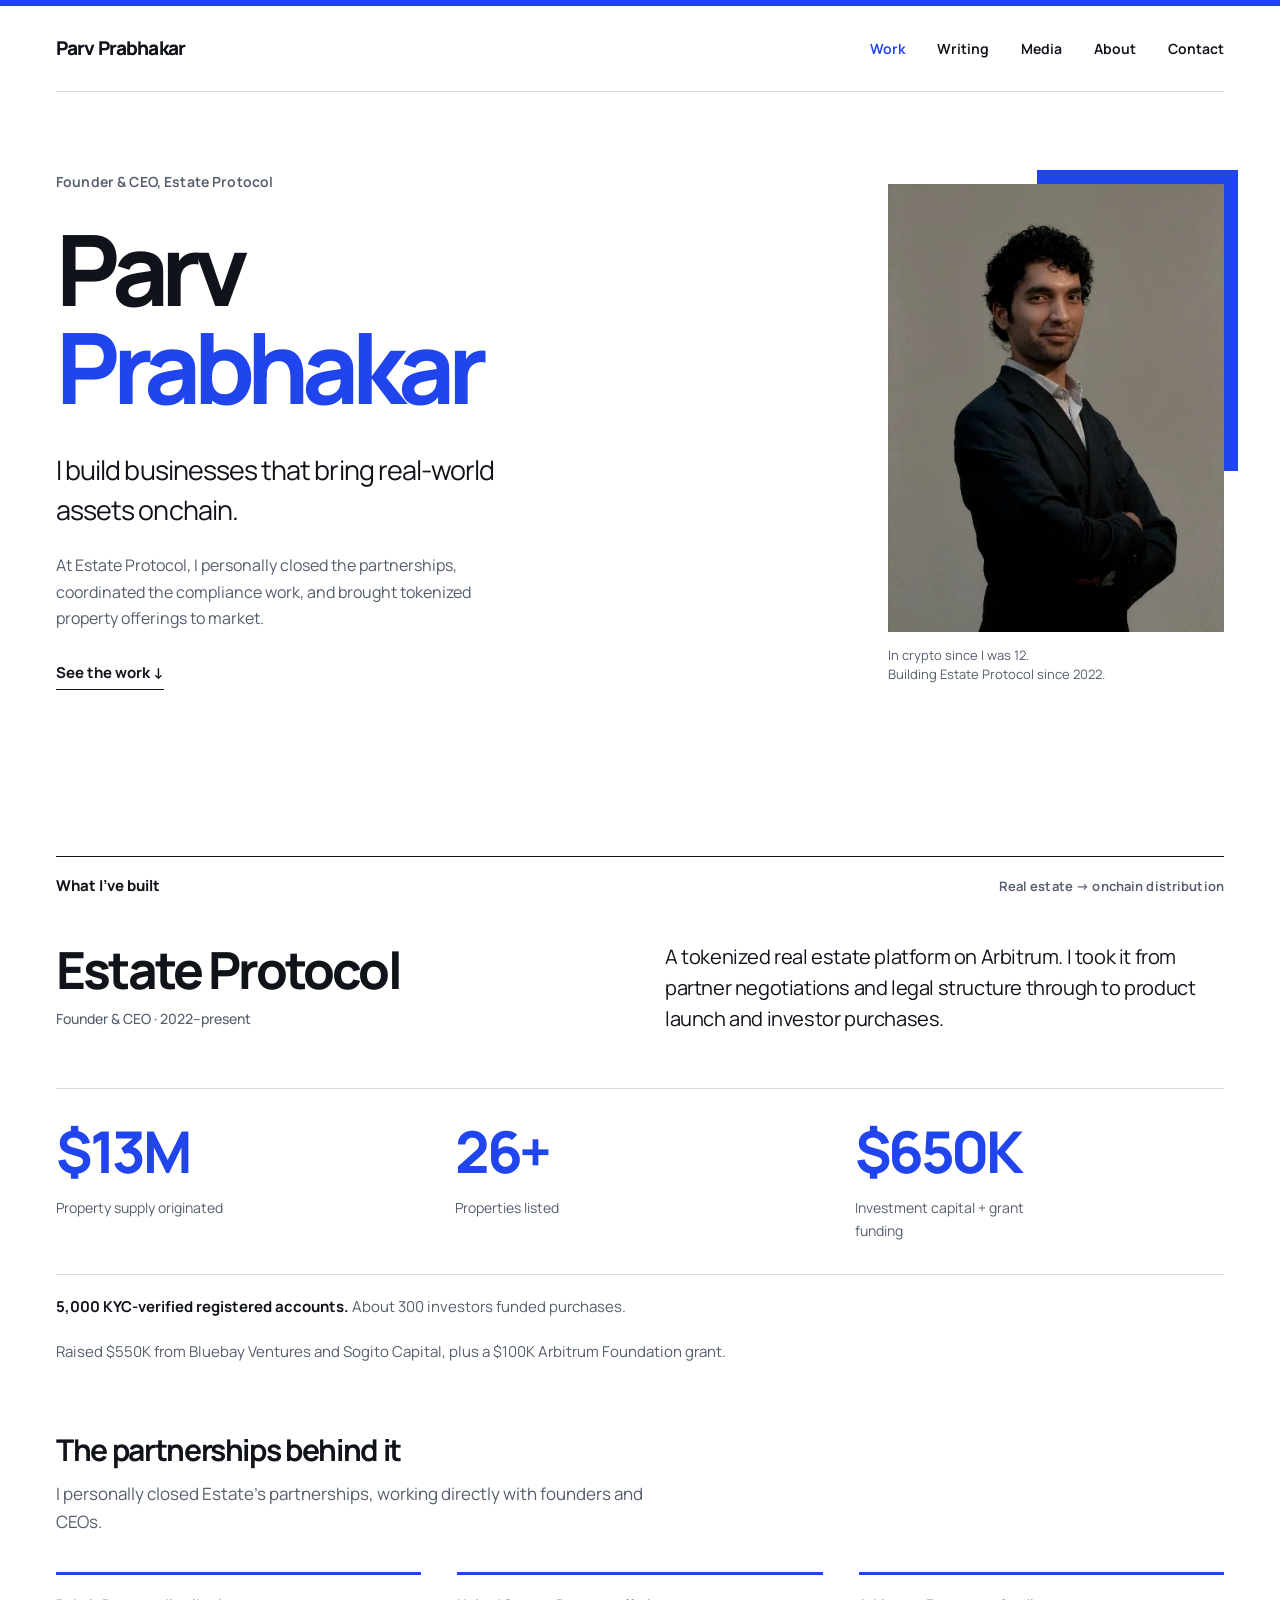
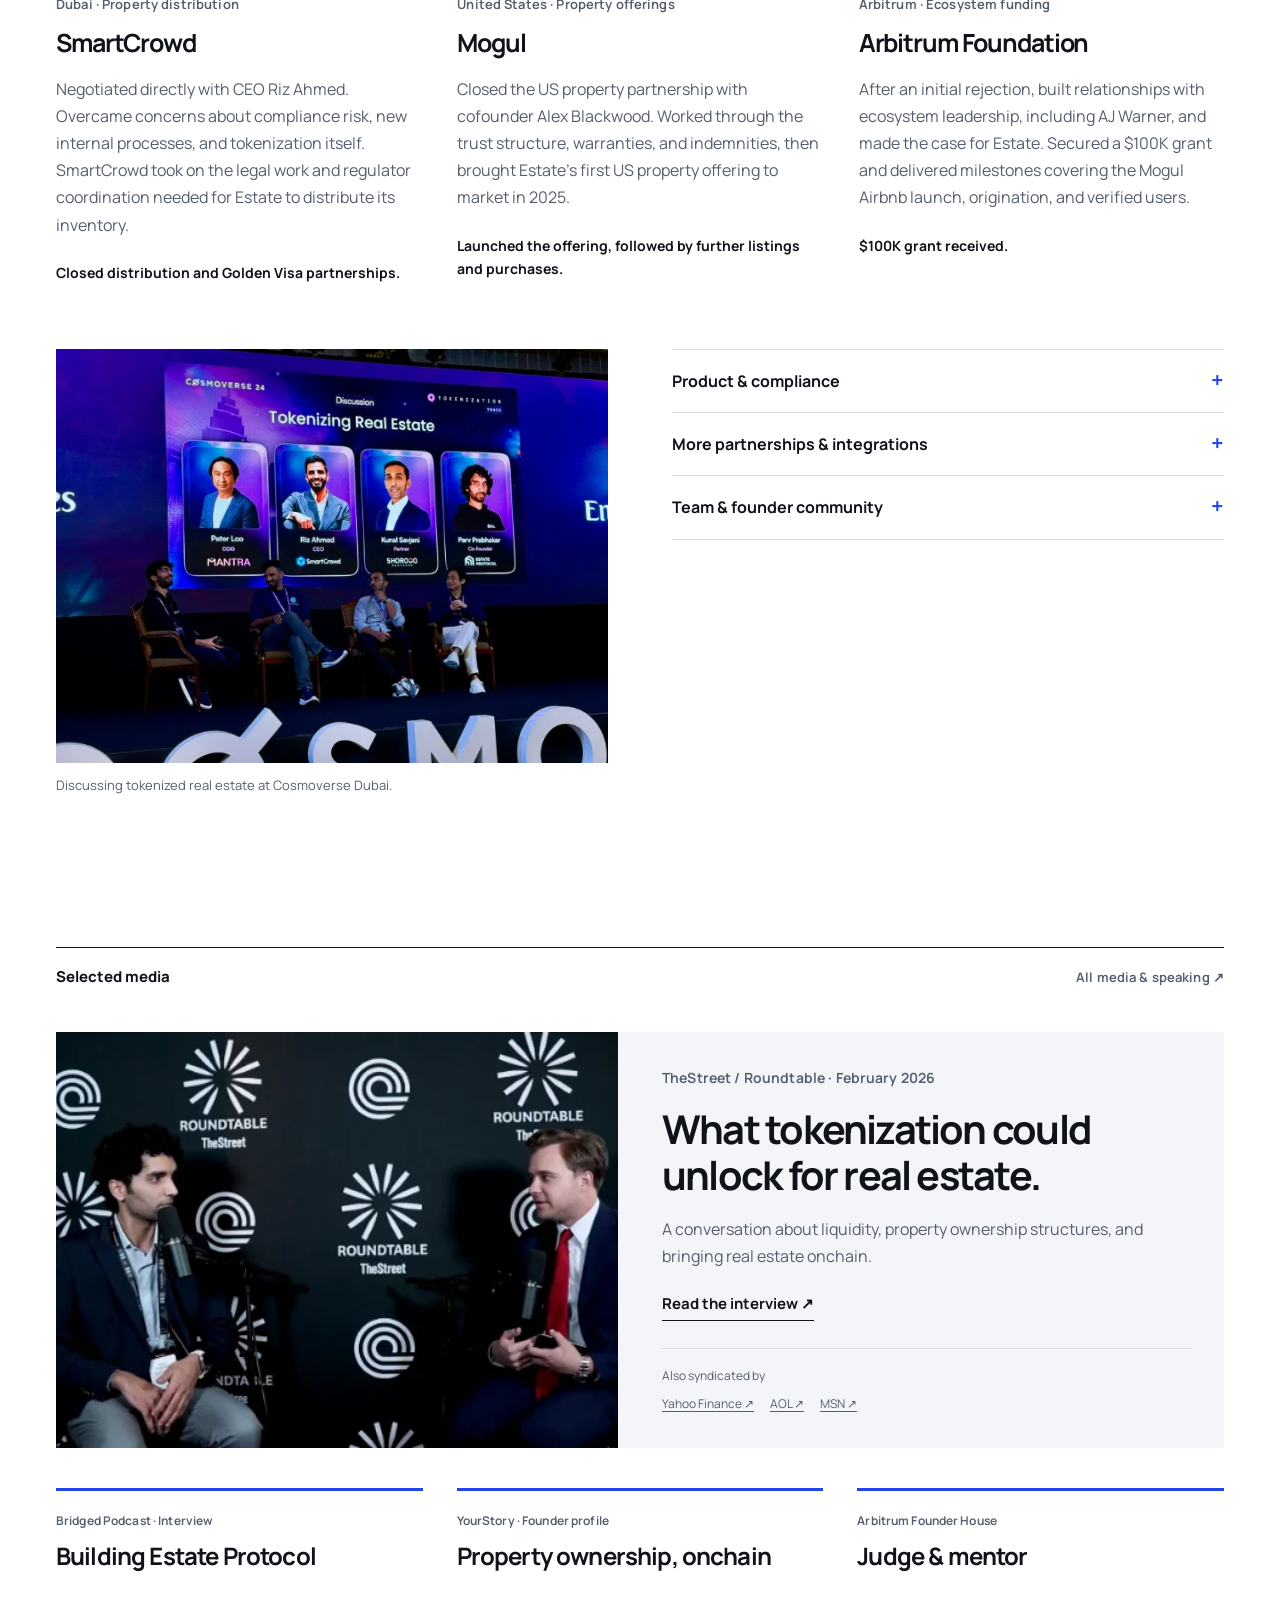
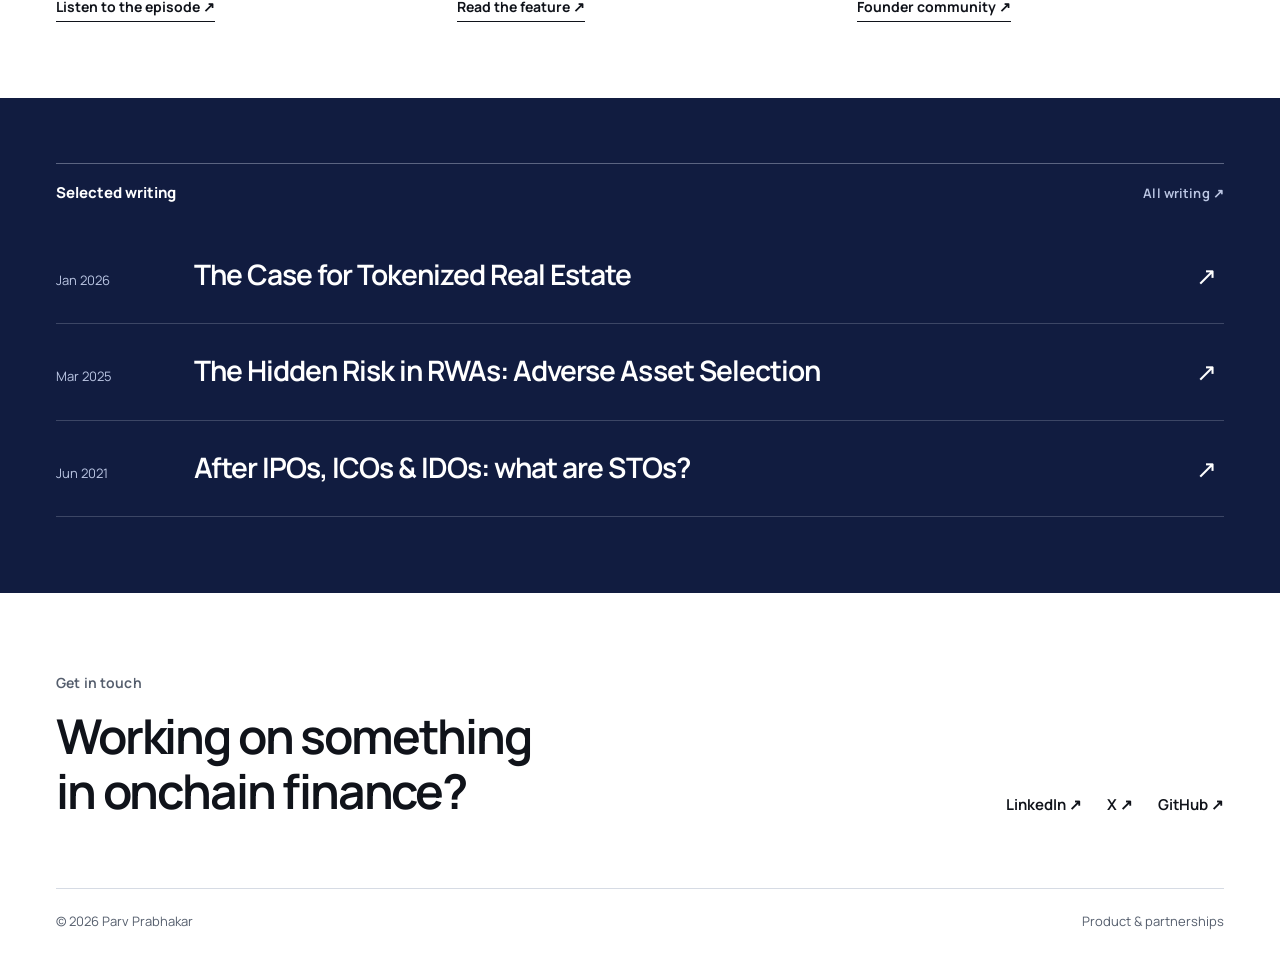
==== site/index.html @ f809e35f "Add personal website with verified press, interviews, writing, and speaking" ====
<!doctype html>
<html lang="en"><head><meta charset="utf-8"><meta name="viewport" content="width=device-width,initial-scale=1"><title>Founder of Estate Protocol | Parv Prabhakar</title><meta name="description" content="Parv Prabhakar, founder of Estate Protocol. Tokenized real estate, partnerships, distribution, and onchain finance."><link rel="canonical" href="https://parvprabhakar.com/"><link rel="stylesheet" href="styles.css"><meta name="theme-color" content="#2145ed"></head><body><a class="skip" href="#main">Skip to content</a><div class="topline"></div><header class="site-header wrap"><a class="brand" href="index.html">Parv Prabhakar</a><nav aria-label="Main navigation"><a href="index.html#work" aria-current="page">Work</a><a href="writing.html">Writing</a><a href="media.html">Media</a><a href="about.html">About</a><a href="index.html#contact">Contact</a></nav></header><main id="main"><section class="hero wrap"><div class="hero-grid"><div><p class="eyebrow">Founder & CEO, Estate Protocol</p><h1>Parv<br><span>Prabhakar</span></h1><p class="intro">I build businesses that bring real-world assets onchain.</p><p class="note">At Estate Protocol, I personally closed the partnerships, coordinated the compliance work, and brought tokenized property offerings to market.</p><a class="text-link" href="#work">See the work ↓</a></div><figure class="portrait"><img src="assets/portrait.webp" alt="Parv Prabhakar" width="465" height="620" fetchpriority="high"><figcaption>In crypto since I was 12.<br>Building Estate Protocol since 2022.</figcaption></figure></div></section>
<section class="section wrap" id="work"><div class="section-top"><h2>What I’ve built</h2><span class="eyebrow">Real estate → onchain distribution</span></div><div class="work-heading"><h3>Estate Protocol<span class="dates">Founder & CEO · 2022–present</span></h3><p>A tokenized real estate platform on Arbitrum. I took it from partner negotiations and legal structure through to product launch and investor purchases.</p></div>
<dl class="stats"><div><dt>$13M</dt><dd>Property supply originated</dd></div><div><dt>26+</dt><dd>Properties listed</dd></div><div><dt>$650K</dt><dd>Investment capital + grant funding</dd></div></dl>
<p class="detail-line"><strong>5,000 KYC-verified registered accounts.</strong> About 300 investors funded purchases.</p><p class="detail-line">Raised $550K from Bluebay Ventures and Sogito Capital, plus a $100K Arbitrum Foundation grant.</p>
<div class="partnerships"><h2 class="subhead">The partnerships behind it</h2><p>I personally closed Estate’s partnerships, working directly with founders and CEOs.</p><div class="deals">
<article class="deal"><p class="eyebrow">Dubai · Property distribution</p><h3>SmartCrowd</h3><p>Negotiated directly with CEO Riz Ahmed. Overcame concerns about compliance risk, new internal processes, and tokenization itself. SmartCrowd took on the legal work and regulator coordination needed for Estate to distribute its inventory.</p><p class="outcome">Closed distribution and Golden Visa partnerships.</p></article>
<article class="deal"><p class="eyebrow">United States · Property offerings</p><h3>Mogul</h3><p>Closed the US property partnership with cofounder Alex Blackwood. Worked through the trust structure, warranties, and indemnities, then brought Estate’s first US property offering to market in 2025.</p><p class="outcome">Launched the offering, followed by further listings and purchases.</p></article>
<article class="deal"><p class="eyebrow">Arbitrum · Ecosystem funding</p><h3>Arbitrum Foundation</h3><p>After an initial rejection, built relationships with ecosystem leadership, including AJ Warner, and made the case for Estate. Secured a $100K grant and delivered milestones covering the Mogul Airbnb launch, origination, and verified users.</p><p class="outcome">$100K grant received.</p></article></div></div>
<div class="work-more"><figure><img src="assets/panel-1.webp" alt="Parv speaking on the Tokenizing Real Estate panel at Cosmoverse Dubai" width="620" height="465" loading="lazy"><figcaption class="caption">Discussing tokenized real estate at Cosmoverse Dubai.</figcaption></figure><div class="details"><details><summary>Product & compliance</summary><div class="detail-body"><p>Built tokenized property offerings on Arbitrum with USDC settlement. Coordinated legal and technical work across Reg D 506(c), Reg S, KYC and accreditation, wallet whitelisting, and transfer restrictions.</p><p>Work later expanded into pooled onchain real estate products and EV-charger financing through Syte. Designed usd.re with redemption mechanics and a compliant issuance structure, and explored lending and liquidity integrations.</p><p>Built internal workflows using OpenClaw for origination and operations.</p></div></details><details><summary>More partnerships & integrations</summary><div class="detail-body"><p>Closed live partnerships with Polytrade for marketplace distribution and Push Protocol for wallet notifications. Also signed with Stake and joined Circle’s Alliance Program.</p><p>The platform’s infrastructure included Persona, Web3Auth, Bungee, Mercury, DeFiLlama, and Dune.</p></div></details><details><summary>Team & founder community</summary><div class="detail-body"><p>Led 14 people over Estate’s history, with a maximum of 11 at one time, across engineering, product, marketing, and operations.</p><p>Served as a judge and mentor for Arbitrum Founder House programs in Bengaluru and New York City.</p></div></details></div></div></section><section class="section wrap" id="media"><div class="section-top"><h2>Selected media</h2><a class="eyebrow" href="media.html">All media & speaking ↗</a></div><article class="media-feature"><figure><a href="https://www.thestreet.com/crypto/markets/estate-protocol-ceo-tokenization-7-trillion-real-estate-liquidity" target="_blank" rel="noopener noreferrer"><img src="assets/panel-4.webp" alt="Parv Prabhakar in conversation on TheStreet Roundtable" width="620" height="465" loading="lazy"></a></figure><div class="feature-copy"><p class="eyebrow">TheStreet / Roundtable · February 2026</p><h2>What tokenization could unlock for real estate.</h2><p>A conversation about liquidity, property ownership structures, and bringing real estate onchain.</p><a class="text-link" href="https://www.thestreet.com/crypto/markets/estate-protocol-ceo-tokenization-7-trillion-real-estate-liquidity" target="_blank" rel="noopener noreferrer">Read the interview <span aria-hidden="true">↗</span></a><div class="syndication"><span>Also syndicated by</span><a class="quiet-link" href="https://finance.yahoo.com/news/estate-protocol-ceo-says-tokenization-225933586.html" target="_blank" rel="noopener noreferrer">Yahoo Finance <span aria-hidden="true">↗</span></a><a class="quiet-link" href="https://www.aol.com/articles/estate-protocol-ceo-says-tokenization-195933974.html" target="_blank" rel="noopener noreferrer">AOL <span aria-hidden="true">↗</span></a><a class="quiet-link" href="https://www.msn.com/en-us/money/news/tokenization-is-inevitable-for-every-valuable-asset-estate-protocol-ceo-says/vi-AA1WC8P6" target="_blank" rel="noopener noreferrer">MSN <span aria-hidden="true">↗</span></a></div></div></article><div class="media-teasers"><article><p class="eyebrow">Bridged Podcast · Interview</p><h3>Building Estate Protocol</h3><a class="text-link" href="https://music.amazon.in/podcasts/4b49d9ad-2a5f-466f-ab1f-e1f6913e324b/episodes/23c524b4-a4a0-443e-af6b-96ca84ba78bf/bridged-podcast-podcast-53-bridged---parv-prabhakar" target="_blank" rel="noopener noreferrer">Listen to the episode <span aria-hidden="true">↗</span></a></article><article><p class="eyebrow">YourStory · Founder profile</p><h3>Property ownership, onchain</h3><a class="text-link" href="https://yourstory.com/the-decrypting-story/estate-protocol-parv-prabhakar-nft-brix-blockchain-web3" target="_blank" rel="noopener noreferrer">Read the feature <span aria-hidden="true">↗</span></a></article><article><p class="eyebrow">Arbitrum Founder House</p><h3>Judge & mentor</h3><a class="text-link" href="media.html#recognition">Founder community ↗</a></article></div></section><section class="writing-band"><div class="wrap"><div class="section-top"><h2>Selected writing</h2><a class="eyebrow" href="writing.html">All writing ↗</a></div><div class="writing-list"><a class="essay" href="https://x.com/Parv_EP/status/2015757300578091440" target="_blank" rel="noopener noreferrer"><span class="date">Jan 2026</span><div><h3>The Case for Tokenized Real Estate</h3><span class="sr-only"></span></div><span class="arrow" aria-hidden="true">↗</span></a><a class="essay" href="https://x.com/Parv_EP/status/1903475289151140245" target="_blank" rel="noopener noreferrer"><span class="date">Mar 2025</span><div><h3>The Hidden Risk in RWAs: Adverse Asset Selection</h3><span class="sr-only"></span></div><span class="arrow" aria-hidden="true">↗</span></a><a class="essay" href="https://wazirx.com/blog/after-ipos-icos-and-idos-what-are-stos/" target="_blank" rel="noopener noreferrer"><span class="date">Jun 2021</span><div><h3>After IPOs, ICOs &amp; IDOs: what are STOs?</h3><span class="sr-only"></span></div><span class="arrow" aria-hidden="true">↗</span></a></div></div></section><section class="contact wrap" id="contact"><div><p class="eyebrow">Get in touch</p><h2>Working on something<br>in onchain finance?</h2></div><div class="social"><a href="https://www.linkedin.com/in/parvprabhakar/" target="_blank" rel="noopener noreferrer">LinkedIn ↗</a><a href="https://x.com/Parv_EP" target="_blank" rel="noopener noreferrer">X ↗</a><a href="https://github.com/EPparv" target="_blank" rel="noopener noreferrer">GitHub ↗</a></div></section></main><footer class="footer wrap"><span>© 2026 Parv Prabhakar</span><span>Product & partnerships</span></footer></body></html>
---- site/styles.css ----
@import url('https://fonts.googleapis.com/css2?family=Manrope:wght@400;500;600;650;700;750;800&display=swap');
:root{--ink:#10131a;--blue:#2145ed;--paper:#fff;--muted:#555e6d;--line:#d6dbe4;--wash:#f3f5f9;--navy:#111c40;--max:1240px}
*{box-sizing:border-box}html{scroll-behavior:smooth;scroll-padding-top:28px}body{margin:0;background:var(--paper);color:var(--ink);font-family:Manrope,Arial,sans-serif;font-size:17px;line-height:1.65;-webkit-font-smoothing:antialiased}a{color:inherit;text-decoration:none}a:hover{color:var(--blue)}a:focus-visible,summary:focus-visible{outline:3px solid var(--blue);outline-offset:6px}::selection{background:var(--blue);color:white}img{display:block;max-width:100%;height:auto}p,h1,h2,h3,figure{margin:0}p+p{margin-top:1.2em}.wrap{width:min(var(--max),calc(100% - 112px));margin-inline:auto}.skip{position:absolute;left:18px;top:-100px;background:var(--blue);color:white;padding:12px;z-index:10}.skip:focus{top:12px}.topline{height:6px;background:var(--blue)}.site-header{display:flex;justify-content:space-between;align-items:center;gap:32px;padding-block:27px;border-bottom:1px solid var(--line)}.brand{font-weight:800;font-size:19px;letter-spacing:-.045em}.site-header nav{display:flex;gap:32px;font-size:14px;font-weight:650}.site-header a[aria-current=page]{color:var(--blue)}.eyebrow{font-size:14px;font-weight:650;letter-spacing:.01em;color:var(--muted)}.hero{padding-block:78px 90px}.hero-grid{display:grid;grid-template-columns:minmax(0,1.55fr) minmax(220px,.7fr);gap:clamp(40px,7vw,104px);align-items:start}.hero h1{font-size:clamp(68px,7.7vw,110px);font-weight:750;line-height:.99;letter-spacing:-.075em;margin-block:27px 34px}.hero h1 span{display:block;color:var(--blue)}.hero .intro{font-size:clamp(20px,2.1vw,27px);line-height:1.5;letter-spacing:-.035em;max-width:31ch}.hero .intro strong{font-weight:750}.hero .note{font-size:16px;color:var(--muted);max-width:45ch;margin-top:22px}.portrait{margin-top:14px;position:relative}.portrait:before{content:'';position:absolute;top:-14px;right:-14px;width:60%;height:60%;background:var(--blue);z-index:-1}.portrait img{width:100%;aspect-ratio:3/4;object-fit:cover}.portrait figcaption{font-size:13px;color:var(--muted);padding-top:14px;line-height:1.5}.text-link{display:inline-block;border-bottom:1px solid currentColor;font-size:15px;font-weight:700;padding-bottom:3px}.hero .text-link{margin-top:30px}.section{padding-block:76px}.section-top{display:flex;align-items:baseline;justify-content:space-between;gap:24px;border-top:1px solid var(--ink);padding-top:17px;margin-bottom:42px}.section-top h2{font-size:15px;font-weight:750}.section-top .eyebrow{font-size:13px}.work-heading{display:grid;grid-template-columns:1fr 1fr;gap:50px;align-items:start}.work-heading h3{font-size:clamp(34px,4vw,54px);font-weight:750;line-height:1.1;letter-spacing:-.055em}.work-heading .dates{display:block;font-size:14px;color:var(--muted);margin-top:14px;letter-spacing:0;font-weight:500}.work-heading p{font-size:20px;line-height:1.55;letter-spacing:-.02em}.stats{display:grid;grid-template-columns:repeat(3,minmax(0,1fr));gap:30px;margin-top:54px;padding-block:28px 32px;border-top:1px solid var(--line);border-bottom:1px solid var(--line)}.stats dt{font-size:clamp(36px,4.5vw,62px);color:var(--blue);font-weight:750;letter-spacing:-.06em;line-height:1.2}.stats dd{margin:10px 0 0;font-size:14px;color:var(--muted);max-width:24ch}.detail-line{font-size:15px;color:var(--muted);margin-top:20px}.detail-line strong{color:var(--ink);font-weight:700}.partnerships{margin-top:66px}.subhead{font-size:30px;font-weight:700;letter-spacing:-.045em;line-height:1.25;margin-bottom:12px}.partnerships>p{max-width:62ch;color:var(--muted)}.deals{display:grid;grid-template-columns:repeat(3,minmax(0,1fr));gap:36px;margin-top:36px}.deal{border-top:3px solid var(--blue);padding-top:18px}.deal .eyebrow{font-size:13px}.deal h3{font-size:25px;line-height:1.25;letter-spacing:-.045em;margin:12px 0 17px}.deal p{font-size:16px;color:var(--muted);line-height:1.7}.deal .outcome{margin-top:22px;font-size:14px;font-weight:700;color:var(--ink)}.work-more{display:grid;grid-template-columns:minmax(0,1fr) minmax(0,1fr);gap:64px;margin-top:64px}.work-more figure img{width:100%;aspect-ratio:4/3;object-fit:cover}.caption{font-size:13px;line-height:1.6;color:var(--muted);margin-top:12px}.details{border-top:1px solid var(--line)}details{border-bottom:1px solid var(--line);padding-block:18px}summary{list-style:none;display:flex;justify-content:space-between;gap:18px;cursor:pointer;font-size:16px;font-weight:700}summary::-webkit-details-marker{display:none}summary:after{content:'+';font-size:22px;line-height:1.1;color:var(--blue)}details[open] summary:after{content:'−'}details .detail-body{padding-top:16px;font-size:15px;color:var(--muted)}.detail-body p+p{margin-top:14px}.writing-band{background:var(--navy);color:white;padding-block:65px 76px}.writing-band .section-top{border-color:#5b6481;margin-bottom:22px}.writing-band .eyebrow{color:#bbc6e3}.writing-band a:hover{color:#b8c6ff}.writing-list{margin-top:14px}.essay{display:grid;grid-template-columns:110px 1fr 28px;gap:28px;align-items:baseline;border-bottom:1px solid var(--line);padding-block:27px}.essay .date{font-size:13px;color:var(--muted)}.essay h3{font-size:clamp(22px,2.2vw,30px);line-height:1.3;letter-spacing:-.035em;font-weight:650}.essay .arrow{font-size:25px}.writing-band .essay{border-color:#3c4665}.writing-band .date{color:#bbc6e3}.essay p{color:var(--muted);font-size:16px;margin-top:12px;max-width:60ch}.contact{padding-block:78px 70px;display:flex;justify-content:space-between;gap:40px;align-items:flex-end}.contact h2{font-size:clamp(30px,4vw,48px);line-height:1.15;font-weight:650;letter-spacing:-.045em;margin-top:14px}.social{display:flex;flex-wrap:wrap;gap:25px;font-size:15px;font-weight:650}.footer{border-top:1px solid var(--line);padding-block:22px 32px;display:flex;justify-content:space-between;gap:20px;font-size:13px;color:var(--muted)}.page-head{padding-block:66px 52px;max-width:850px}.page-head h1{font-size:clamp(54px,7vw,88px);font-weight:750;letter-spacing:-.065em;line-height:1.05;margin-block:24px}.page-head .lede{font-size:22px;line-height:1.6;color:var(--muted);max-width:53ch}.about-grid{display:grid;grid-template-columns:minmax(0,1.55fr) minmax(240px,.8fr);gap:90px;align-items:start;padding-bottom:70px}.about-copy{font-size:19px;line-height:1.8}.about-copy h2{font-size:29px;line-height:1.2;letter-spacing:-.04em;margin:44px 0 20px}.about-copy h2:first-child{margin-top:0}.about-aside{padding-top:3px}.recognition{margin-top:30px;padding-top:16px;border-top:1px solid var(--line)}.recognition .item{font-size:14px;color:var(--muted);margin-top:18px}.recognition strong{display:block;color:var(--ink);font-size:15px}.photo-grid{display:grid;grid-template-columns:repeat(2,minmax(0,1fr));gap:32px;margin-top:32px}.photo-grid img{width:100%;aspect-ratio:4/3;object-fit:cover}.press-links{display:flex;gap:24px;flex-wrap:wrap;margin-top:28px}.archive{padding-bottom:40px}.archive .essay{padding-block:35px}.archive .essay h3{font-size:clamp(24px,3vw,39px)}.archive .essay:first-child{border-top:1px solid var(--ink)}.archive-end{margin-block:48px 30px;color:var(--muted)}.historical-image{max-height:440px;width:auto;margin-top:20px}.quiet-link{text-decoration:underline;text-underline-offset:3px}
@media(min-width:1500px){.hero{padding-block:92px 110px}}
@media(max-width:1050px){.wrap{width:calc(100% - 72px)}.hero-grid{gap:52px;grid-template-columns:minmax(0,1.5fr) minmax(200px,.7fr)}.hero h1{font-size:clamp(63px,8.5vw,92px)}.work-more{gap:36px}.deals{gap:24px}.about-grid{gap:50px}.site-header nav{gap:24px}}
@media(max-width:760px){.wrap{width:calc(100% - 40px)}.site-header{padding-block:22px;gap:20px;align-items:flex-start}.brand{font-size:17px;max-width:90px;line-height:1.3}.site-header nav{gap:16px;flex-wrap:wrap;justify-content:flex-end;font-size:13px;max-width:245px}.hero{padding-block:48px 58px}.hero-grid{grid-template-columns:1fr;gap:38px}.hero h1{font-size:clamp(66px,12.7vw,94px);margin-block:23px 28px}.hero .intro{font-size:23px;max-width:32ch}.portrait{width:70%;max-width:300px;margin:12px 14px 0 auto}.portrait img{aspect-ratio:1/1.06;object-position:center 25%}.section{padding-block:48px}.section-top{margin-bottom:30px}.work-heading{grid-template-columns:1fr;gap:25px}.work-heading h3{font-size:39px}.work-heading p{font-size:19px}.stats{gap:18px;margin-top:32px}.stats dt{font-size:clamp(30px,8.5vw,49px)}.stats dd{font-size:13px;line-height:1.5}.deals{grid-template-columns:1fr;gap:30px}.deal{padding-top:16px}.deal h3{margin-block:9px 12px}.deal p{max-width:55ch}.deal .outcome{margin-top:14px}.partnerships{margin-top:44px}.work-more{grid-template-columns:1fr;gap:28px;margin-top:40px}.essay{grid-template-columns:1fr 24px;gap:8px 20px;padding-block:24px}.essay .date{grid-column:1/-1}.essay h3{font-size:23px}.essay .arrow{grid-column:2;grid-row:2}.writing-band{padding-block:42px 50px}.contact{padding-block:52px;align-items:flex-start;flex-direction:column;gap:30px}.footer{font-size:12px}.page-head{padding-block:42px 35px}.page-head .lede{font-size:20px}.about-grid{grid-template-columns:1fr;gap:40px}.about-copy{font-size:18px}.about-aside{max-width:430px}.about-aside>img{max-width:290px}.photo-grid{gap:28px;grid-template-columns:1fr}.archive .essay h3{font-size:28px}.archive .essay{padding-block:28px}.archive-end{margin-block:30px}.section-top .eyebrow{font-size:12px}.about-copy h2{font-size:27px}}
@media(prefers-reduced-motion:reduce){html{scroll-behavior:auto}}
.page-jumps{display:flex;gap:12px 26px;flex-wrap:wrap;font-size:14px;font-weight:650;padding:20px 0;border-block:1px solid var(--line)}.page-jumps a{padding-block:5px}.media-section{padding-block:52px}.media-section .section-top{margin-bottom:32px}.media-feature{display:grid;grid-template-columns:minmax(0,1fr) minmax(0,1fr);gap:44px;background:var(--wash)}.media-feature figure{height:100%}.media-feature figure a{display:block;height:100%}.media-feature img{width:100%;height:100%;min-height:330px;object-fit:cover}.feature-copy{padding:34px 32px 34px 0}.feature-copy h2{font-size:clamp(27px,3.1vw,42px);line-height:1.15;letter-spacing:-.045em;margin:18px 0}.feature-copy>p:not(.eyebrow){color:var(--muted);font-size:16px}.feature-copy>.text-link{margin-top:23px}.syndication{display:flex;gap:8px 16px;flex-wrap:wrap;border-top:1px solid var(--line);margin-top:27px;padding-top:17px;font-size:12px;color:var(--muted)}.syndication>span{flex-basis:100%}.media-row{display:grid;grid-template-columns:220px minmax(0,1fr);gap:38px;padding-block:30px;border-bottom:1px solid var(--line)}.media-meta{display:flex;flex-direction:column;gap:8px;font-size:13px;color:var(--muted)}.media-meta span:first-child{font-weight:700;color:var(--ink)}.media-row h3{font-size:clamp(24px,2.7vw,34px);letter-spacing:-.035em;line-height:1.3}.media-row p{font-size:16px;color:var(--muted);margin-top:13px;max-width:63ch}.media-row .text-link{margin-top:18px;font-size:14px}.appearance-strip{display:grid;grid-template-columns:minmax(0,1fr) minmax(0,1.4fr);gap:36px;align-items:center;margin-top:44px}.appearance-strip img{width:100%;aspect-ratio:4/3;object-fit:cover}.appearance-strip h3{font-size:28px;line-height:1.25;letter-spacing:-.04em;margin:14px 0}.appearance-strip p:last-child{font-size:15px;color:var(--muted)}.speaking-grid{display:grid;grid-template-columns:repeat(2,minmax(0,1fr));gap:36px;margin-bottom:26px}.speaking-grid img{width:100%;aspect-ratio:4/3;object-fit:cover;margin-bottom:23px}.speaking-grid h3,.recognition-grid h3,.media-teasers h3{font-size:27px;line-height:1.2;letter-spacing:-.035em;margin:12px 0}.speaking-grid article>p:not(.eyebrow),.recognition-grid article>p:not(.eyebrow){font-size:16px;color:var(--muted)}.speaking-grid .text-link,.recognition-grid .text-link{margin-top:20px}.recognition-grid,.media-teasers{display:grid;grid-template-columns:repeat(3,minmax(0,1fr));gap:34px}.recognition-grid article,.media-teasers article{border-top:3px solid var(--blue);padding-top:20px}.media-teasers{margin-top:40px}.media-teasers h3{font-size:24px}.media-teasers .text-link{font-size:14px;margin-top:12px}.media-teasers .eyebrow{font-size:12px}
@media(max-width:1050px){.media-feature{gap:30px}.feature-copy{padding:26px 26px 26px 0}.media-row{grid-template-columns:180px minmax(0,1fr);gap:30px}.media-feature img{min-height:360px}.site-header nav{gap:20px}}
@media(max-width:760px){.site-header nav{gap:10px 16px;max-width:235px}.site-header{gap:14px}.media-section{padding-block:36px}.media-feature{grid-template-columns:1fr;gap:0}.media-feature img{min-height:0;height:auto;aspect-ratio:4/3}.feature-copy{padding:24px}.feature-copy h2{font-size:32px}.media-row{grid-template-columns:1fr;gap:16px;padding-block:25px}.media-meta{flex-direction:row;justify-content:space-between;gap:18px;font-size:12px}.media-row h3{font-size:25px}.appearance-strip{grid-template-columns:1fr;gap:24px}.speaking-grid,.recognition-grid,.media-teasers{grid-template-columns:1fr;gap:30px}.page-jumps{gap:8px 21px;font-size:13px}.recognition-grid h3{font-size:27px}.media-teasers h3{font-size:26px}.section-top{flex-wrap:wrap;gap:12px}.feature-copy .eyebrow{font-size:12px}}
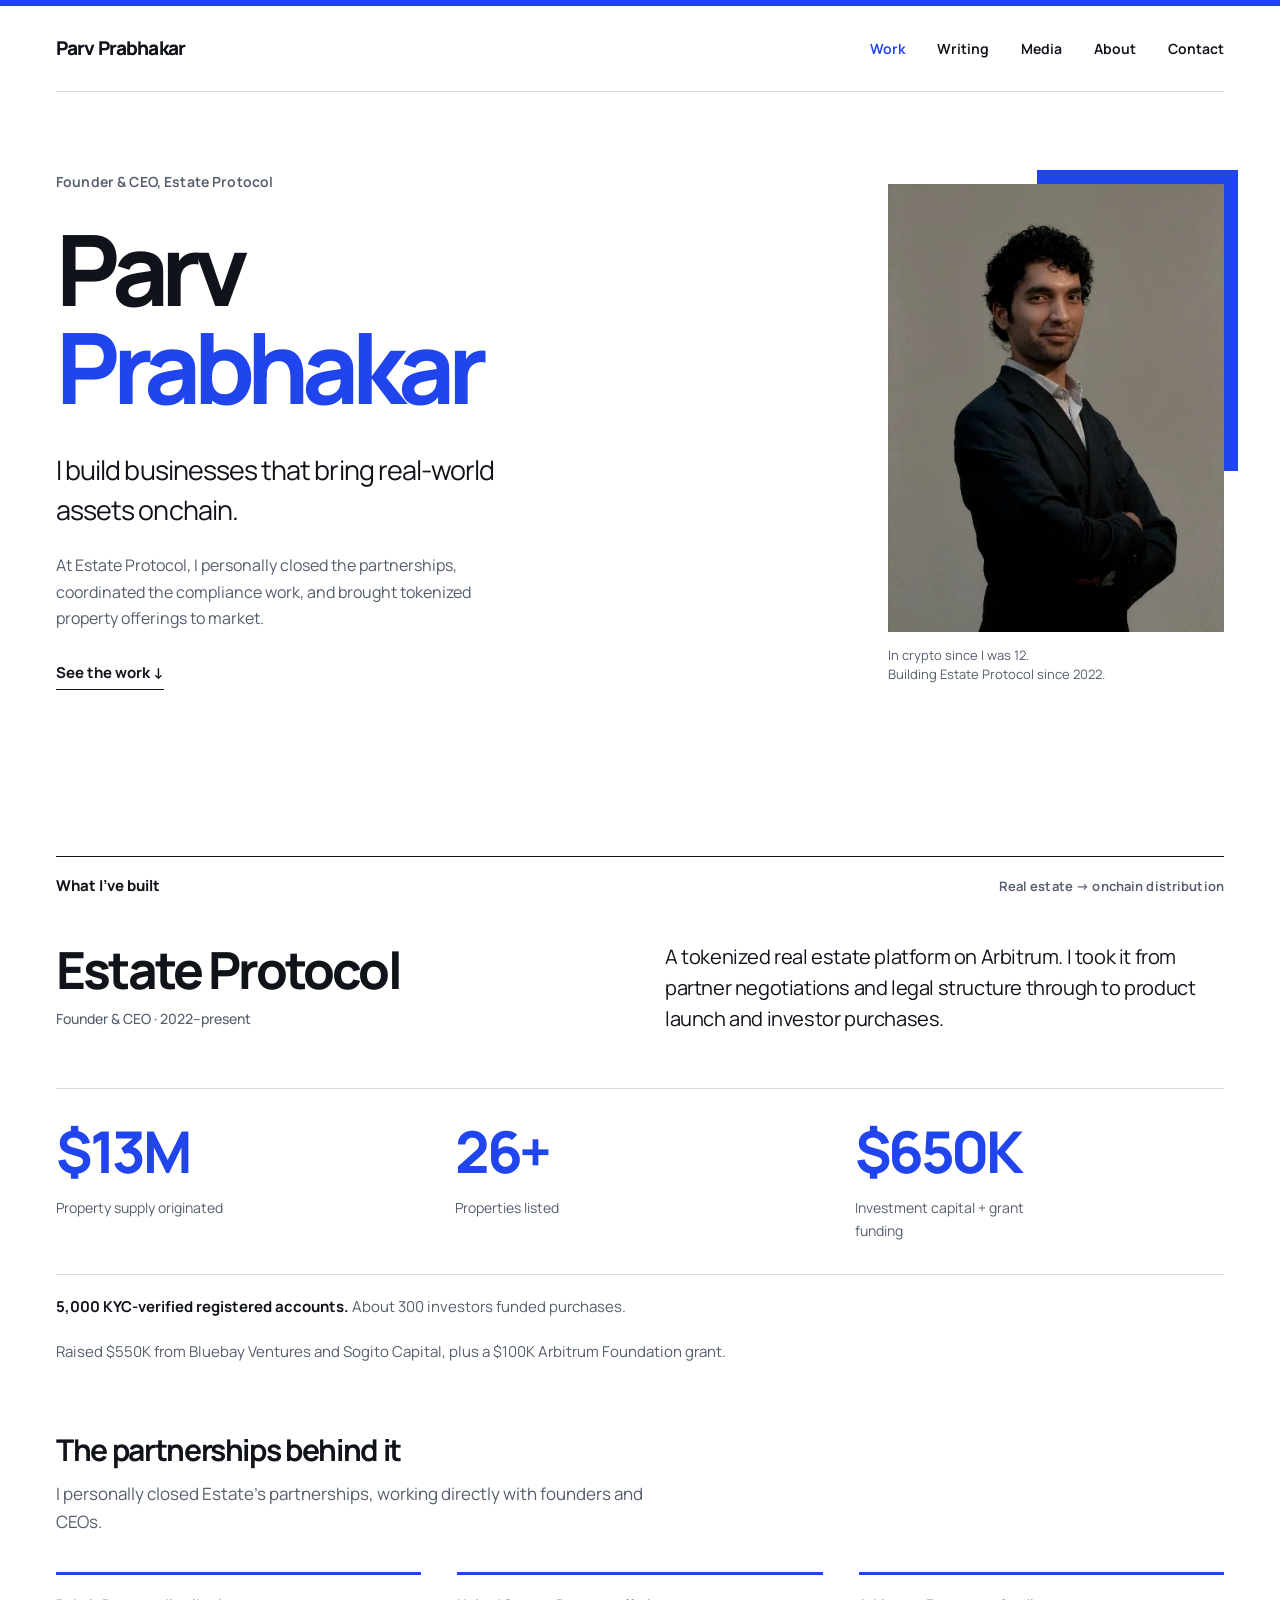
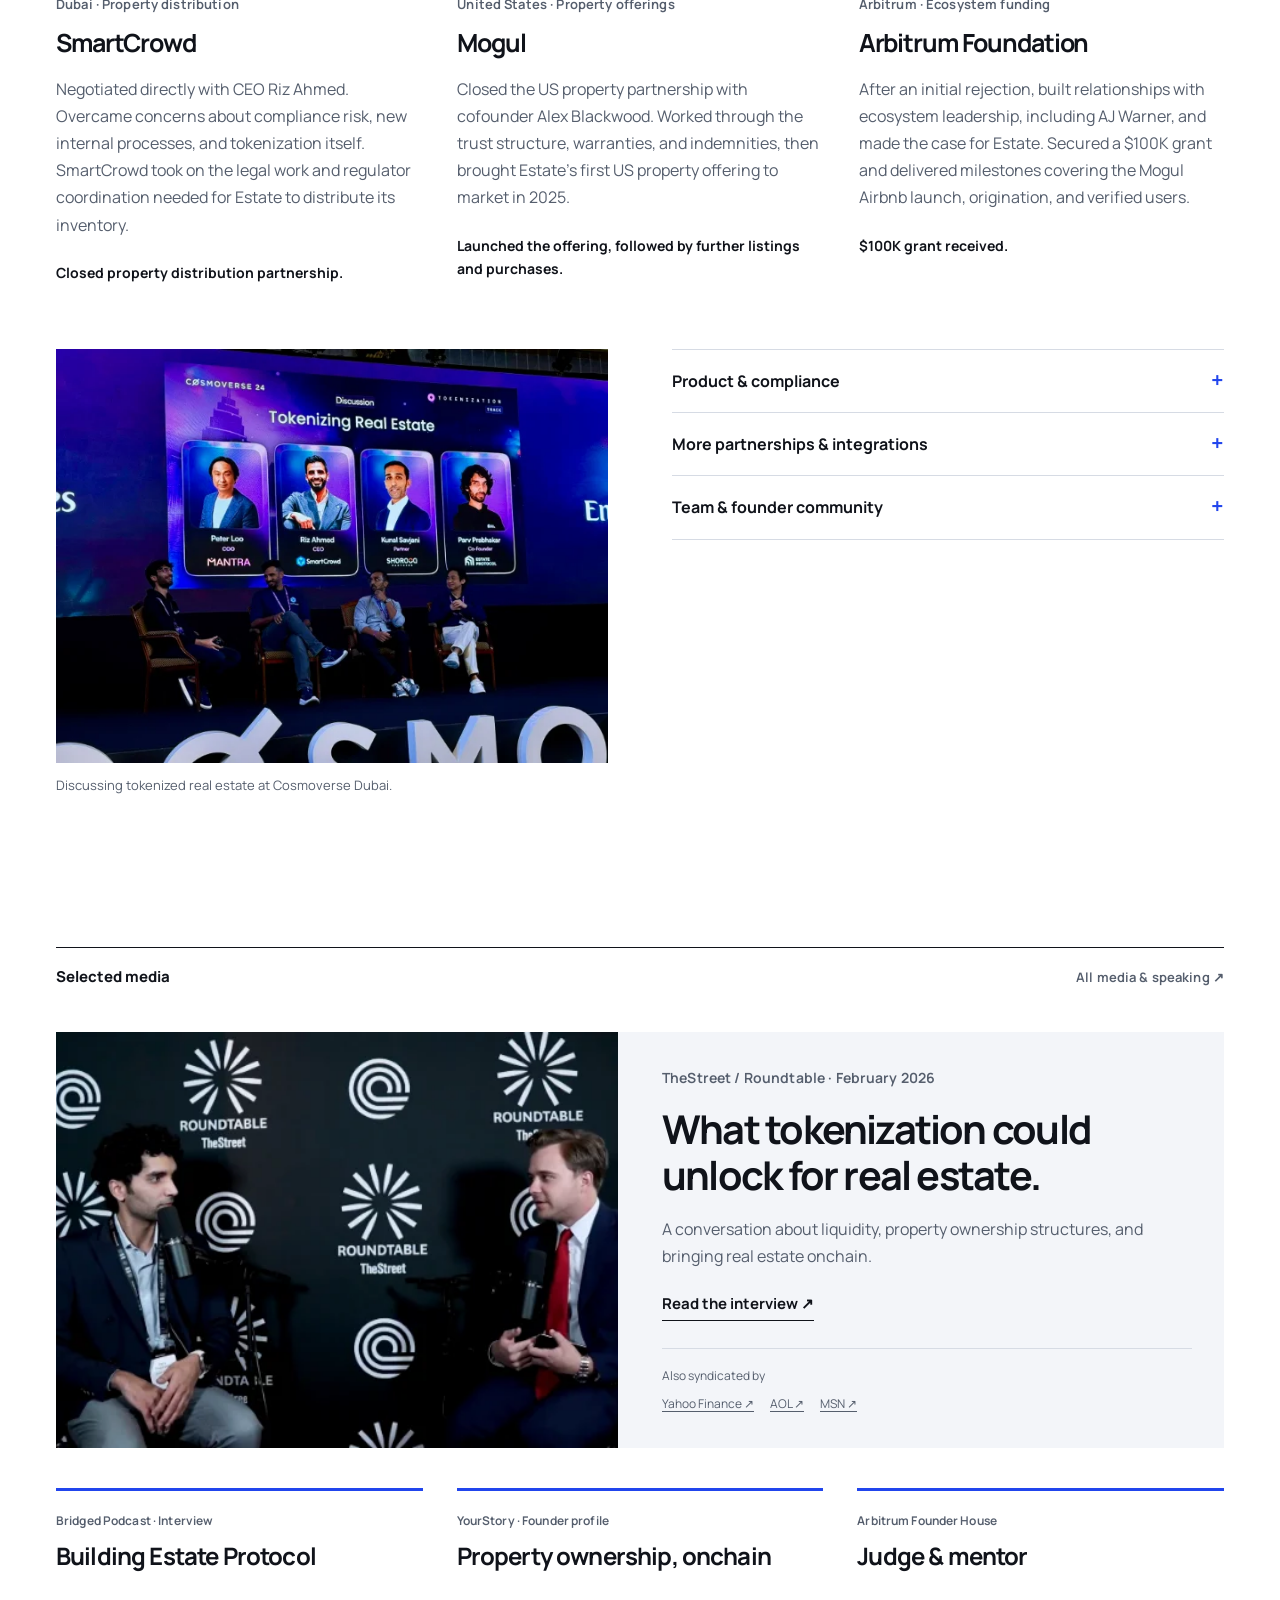
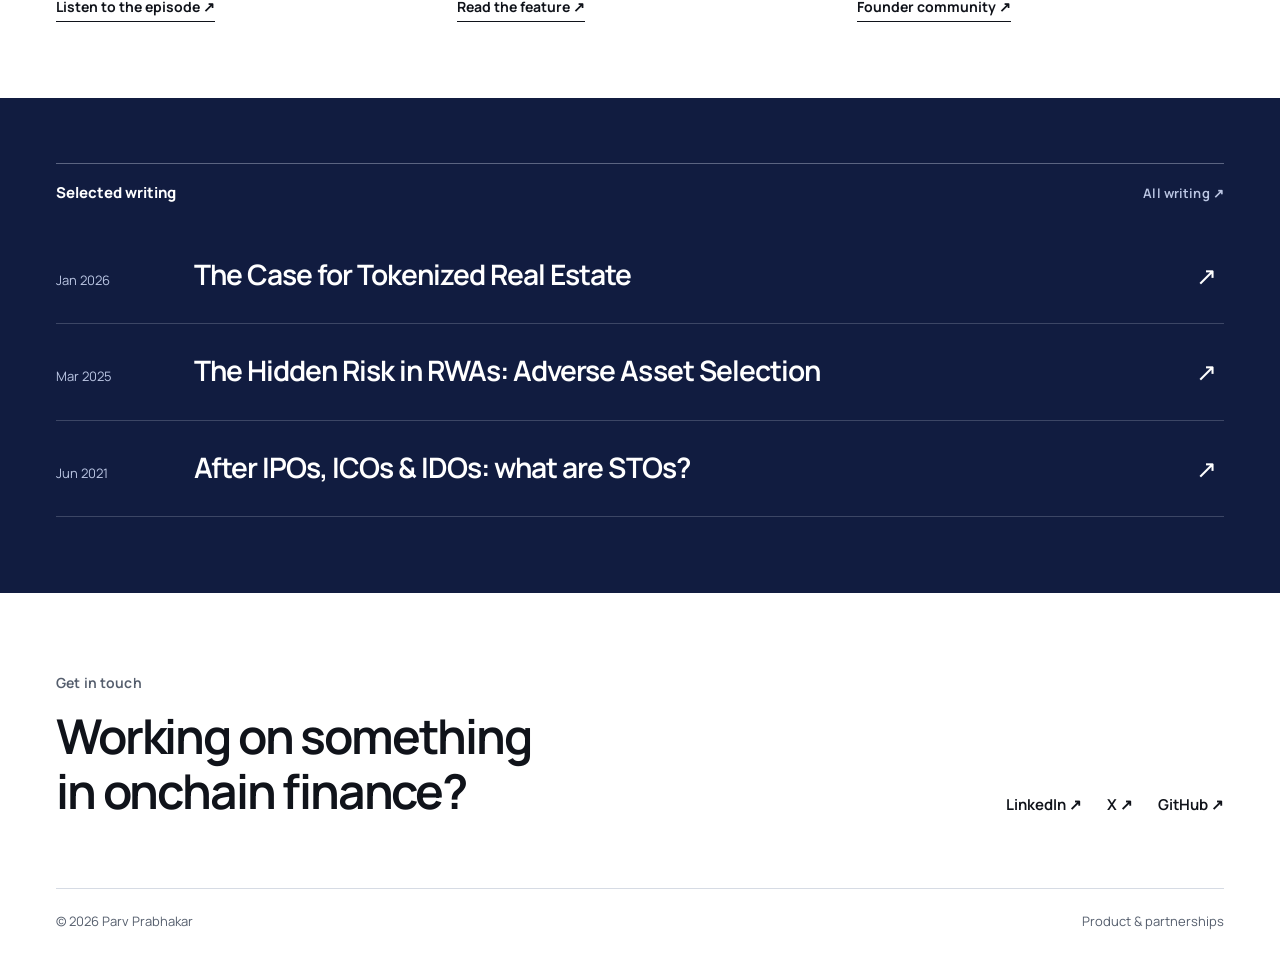
==== commit ec9369f2: "Remove Golden Visa reference from homepage partnership outcome" ====
--- a/site/index.html
+++ b/site/index.html
@@ -4,7 +4,7 @@
 <dl class="stats"><div><dt>$13M</dt><dd>Property supply originated</dd></div><div><dt>26+</dt><dd>Properties listed</dd></div><div><dt>$650K</dt><dd>Investment capital + grant funding</dd></div></dl>
 <p class="detail-line"><strong>5,000 KYC-verified registered accounts.</strong> About 300 investors funded purchases.</p><p class="detail-line">Raised $550K from Bluebay Ventures and Sogito Capital, plus a $100K Arbitrum Foundation grant.</p>
 <div class="partnerships"><h2 class="subhead">The partnerships behind it</h2><p>I personally closed Estate’s partnerships, working directly with founders and CEOs.</p><div class="deals">
-<article class="deal"><p class="eyebrow">Dubai · Property distribution</p><h3>SmartCrowd</h3><p>Negotiated directly with CEO Riz Ahmed. Overcame concerns about compliance risk, new internal processes, and tokenization itself. SmartCrowd took on the legal work and regulator coordination needed for Estate to distribute its inventory.</p><p class="outcome">Closed distribution and Golden Visa partnerships.</p></article>
+<article class="deal"><p class="eyebrow">Dubai · Property distribution</p><h3>SmartCrowd</h3><p>Negotiated directly with CEO Riz Ahmed. Overcame concerns about compliance risk, new internal processes, and tokenization itself. SmartCrowd took on the legal work and regulator coordination needed for Estate to distribute its inventory.</p><p class="outcome">Closed property distribution partnership.</p></article>
 <article class="deal"><p class="eyebrow">United States · Property offerings</p><h3>Mogul</h3><p>Closed the US property partnership with cofounder Alex Blackwood. Worked through the trust structure, warranties, and indemnities, then brought Estate’s first US property offering to market in 2025.</p><p class="outcome">Launched the offering, followed by further listings and purchases.</p></article>
 <article class="deal"><p class="eyebrow">Arbitrum · Ecosystem funding</p><h3>Arbitrum Foundation</h3><p>After an initial rejection, built relationships with ecosystem leadership, including AJ Warner, and made the case for Estate. Secured a $100K grant and delivered milestones covering the Mogul Airbnb launch, origination, and verified users.</p><p class="outcome">$100K grant received.</p></article></div></div>
 <div class="work-more"><figure><img src="assets/panel-1.webp" alt="Parv speaking on the Tokenizing Real Estate panel at Cosmoverse Dubai" width="620" height="465" loading="lazy"><figcaption class="caption">Discussing tokenized real estate at Cosmoverse Dubai.</figcaption></figure><div class="details"><details><summary>Product & compliance</summary><div class="detail-body"><p>Built tokenized property offerings on Arbitrum with USDC settlement. Coordinated legal and technical work across Reg D 506(c), Reg S, KYC and accreditation, wallet whitelisting, and transfer restrictions.</p><p>Work later expanded into pooled onchain real estate products and EV-charger financing through Syte. Designed usd.re with redemption mechanics and a compliant issuance structure, and explored lending and liquidity integrations.</p><p>Built internal workflows using OpenClaw for origination and operations.</p></div></details><details><summary>More partnerships & integrations</summary><div class="detail-body"><p>Closed live partnerships with Polytrade for marketplace distribution and Push Protocol for wallet notifications. Also signed with Stake and joined Circle’s Alliance Program.</p><p>The platform’s infrastructure included Persona, Web3Auth, Bungee, Mercury, DeFiLlama, and Dune.</p></div></details><details><summary>Team & founder community</summary><div class="detail-body"><p>Led 14 people over Estate’s history, with a maximum of 11 at one time, across engineering, product, marketing, and operations.</p><p>Served as a judge and mentor for Arbitrum Founder House programs in Bengaluru and New York City.</p></div></details></div></div></section><section class="section wrap" id="media"><div class="section-top"><h2>Selected media</h2><a class="eyebrow" href="media.html">All media & speaking ↗</a></div><article class="media-feature"><figure><a href="https://www.thestreet.com/crypto/markets/estate-protocol-ceo-tokenization-7-trillion-real-estate-liquidity" target="_blank" rel="noopener noreferrer"><img src="assets/panel-4.webp" alt="Parv Prabhakar in conversation on TheStreet Roundtable" width="620" height="465" loading="lazy"></a></figure><div class="feature-copy"><p class="eyebrow">TheStreet / Roundtable · February 2026</p><h2>What tokenization could unlock for real estate.</h2><p>A conversation about liquidity, property ownership structures, and bringing real estate onchain.</p><a class="text-link" href="https://www.thestreet.com/crypto/markets/estate-protocol-ceo-tokenization-7-trillion-real-estate-liquidity" target="_blank" rel="noopener noreferrer">Read the interview <span aria-hidden="true">↗</span></a><div class="syndication"><span>Also syndicated by</span><a class="quiet-link" href="https://finance.yahoo.com/news/estate-protocol-ceo-says-tokenization-225933586.html" target="_blank" rel="noopener noreferrer">Yahoo Finance <span aria-hidden="true">↗</span></a><a class="quiet-link" href="https://www.aol.com/articles/estate-protocol-ceo-says-tokenization-195933974.html" target="_blank" rel="noopener noreferrer">AOL <span aria-hidden="true">↗</span></a><a class="quiet-link" href="https://www.msn.com/en-us/money/news/tokenization-is-inevitable-for-every-valuable-asset-estate-protocol-ceo-says/vi-AA1WC8P6" target="_blank" rel="noopener noreferrer">MSN <span aria-hidden="true">↗</span></a></div></div></article><div class="media-teasers"><article><p class="eyebrow">Bridged Podcast · Interview</p><h3>Building Estate Protocol</h3><a class="text-link" href="https://music.amazon.in/podcasts/4b49d9ad-2a5f-466f-ab1f-e1f6913e324b/episodes/23c524b4-a4a0-443e-af6b-96ca84ba78bf/bridged-podcast-podcast-53-bridged---parv-prabhakar" target="_blank" rel="noopener noreferrer">Listen to the episode <span aria-hidden="true">↗</span></a></article><article><p class="eyebrow">YourStory · Founder profile</p><h3>Property ownership, onchain</h3><a class="text-link" href="https://yourstory.com/the-decrypting-story/estate-protocol-parv-prabhakar-nft-brix-blockchain-web3" target="_blank" rel="noopener noreferrer">Read the feature <span aria-hidden="true">↗</span></a></article><article><p class="eyebrow">Arbitrum Founder House</p><h3>Judge & mentor</h3><a class="text-link" href="media.html#recognition">Founder community ↗</a></article></div></section><section class="writing-band"><div class="wrap"><div class="section-top"><h2>Selected writing</h2><a class="eyebrow" href="writing.html">All writing ↗</a></div><div class="writing-list"><a class="essay" href="https://x.com/Parv_EP/status/2015757300578091440" target="_blank" rel="noopener noreferrer"><span class="date">Jan 2026</span><div><h3>The Case for Tokenized Real Estate</h3><span class="sr-only"></span></div><span class="arrow" aria-hidden="true">↗</span></a><a class="essay" href="https://x.com/Parv_EP/status/1903475289151140245" target="_blank" rel="noopener noreferrer"><span class="date">Mar 2025</span><div><h3>The Hidden Risk in RWAs: Adverse Asset Selection</h3><span class="sr-only"></span></div><span class="arrow" aria-hidden="true">↗</span></a><a class="essay" href="https://wazirx.com/blog/after-ipos-icos-and-idos-what-are-stos/" target="_blank" rel="noopener noreferrer"><span class="date">Jun 2021</span><div><h3>After IPOs, ICOs &amp; IDOs: what are STOs?</h3><span class="sr-only"></span></div><span class="arrow" aria-hidden="true">↗</span></a></div></div></section><section class="contact wrap" id="contact"><div><p class="eyebrow">Get in touch</p><h2>Working on something<br>in onchain finance?</h2></div><div class="social"><a href="https://www.linkedin.com/in/parvprabhakar/" target="_blank" rel="noopener noreferrer">LinkedIn ↗</a><a href="https://x.com/Parv_EP" target="_blank" rel="noopener noreferrer">X ↗</a><a href="https://github.com/EPparv" target="_blank" rel="noopener noreferrer">GitHub ↗</a></div></section></main><footer class="footer wrap"><span>© 2026 Parv Prabhakar</span><span>Product & partnerships</span></footer></body></html>
